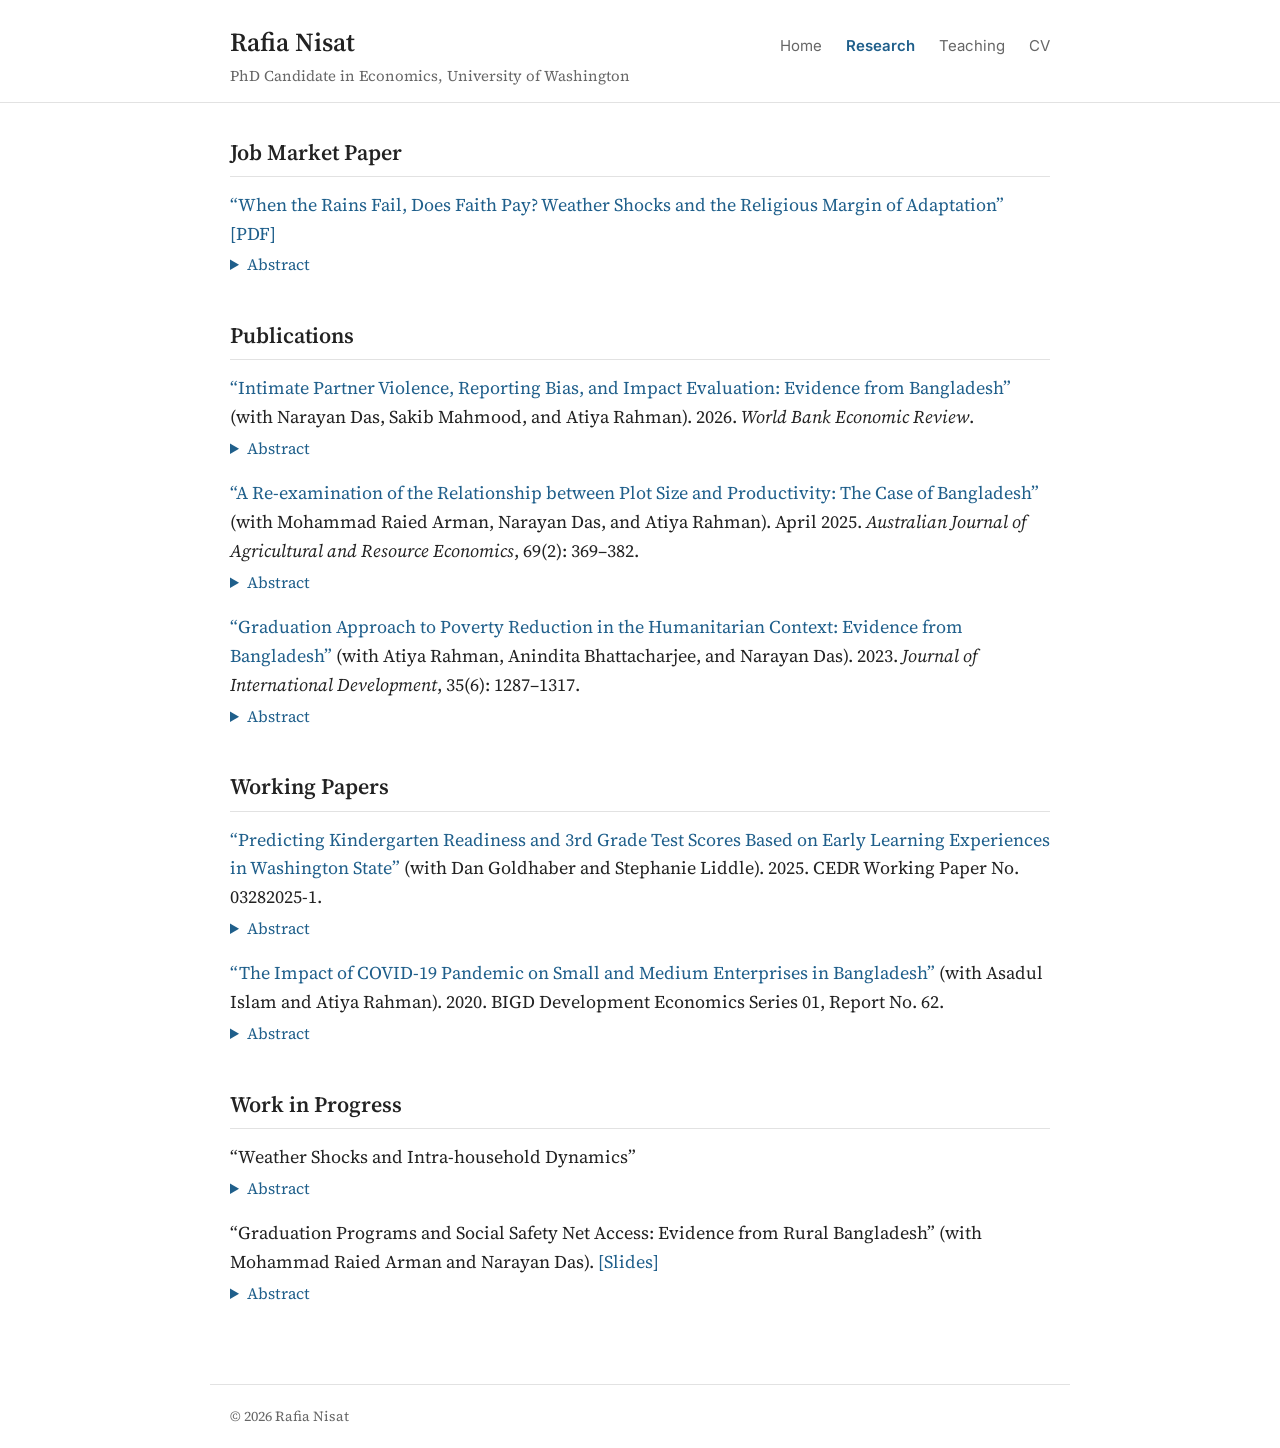
==== research.html @ 705f1f87 "Add files via upload Launch job market website" ====
<!doctype html>
<html lang="en">
<head>
<meta charset="utf-8">
<meta name="viewport" content="width=device-width, initial-scale=1">
<title>Research | Rafia Nisat</title>
<link href="https://fonts.googleapis.com/css2?family=Source+Serif+4:wght@400;600&family=Inter:wght@400;600&display=swap" rel="stylesheet">
<link rel="stylesheet" href="style.css">
</head>
<body>

<header>
  <div class="header-inner">
    <a class="site-name" href="index.html">Rafia Nisat
      <span class="tagline">PhD Candidate in Economics, University of Washington</span>
    </a>
    <nav>
      <a href="index.html">Home</a>
      <a class="current" href="research.html">Research</a>
      <a href="teaching.html">Teaching</a>
      <a href="cv.pdf">CV</a>
    </nav>
  </div>
</header>

<main>
  <h2 style="margin-top:0">Job Market Paper</h2>

  <div class="paper">
    <a href="jmp.pdf">“When the Rains Fail, Does Faith Pay? Weather Shocks and the Religious Margin of Adaptation”</a>
    <span class="links"><a href="jmp.pdf">[PDF]</a></span>
    <details><summary>Abstract</summary><p>In this paper, I test a model in which visible contributions to religious institutions insure households through reputation with village lenders rather than divine protection. Reputation is effective only when lenders are able to lend. Such contributions should therefore rise after droughts, which hit poor households while sparing their richer lenders, and fall after floods, which hit the whole village. I test these predictions using a three-wave panel from rural Bangladesh. Droughts raise poor households’ contributions to mosques and temples, while time spent on early-morning religious rituals does not rise, and past donors are more likely to receive informal loans. These findings are consistent with religious giving as a way to build reputation with lenders. Contrary to the model, floods have no detectable effect on contributions.</p></details>
  </div>

  <h2 id="publications">Publications</h2>

  <div class="paper">
    <a href="https://doi.org/10.1093/wber/lhag014">“Intimate Partner Violence, Reporting Bias, and Impact Evaluation: Evidence from Bangladesh”</a>
    (with Narayan Das, Sakib Mahmood, and Atiya Rahman). 2026. <em>World Bank Economic Review</em>.
    <details><summary>Abstract</summary><p>Survey responses might be biased by enumerator characteristics, which could in turn affect impact evaluation estimates. This study demonstrates this in the context of intimate partner violence (IPV) in Bangladesh, by cross-randomizing the gender of the enumerator eliciting responses, and experimentally varying the rollout of an established anti-poverty program. It finds that respondents significantly under-report (0.51 sd) cases of IPV to males compared to females. Furthermore, the intervention significantly reduces (0.20 sd) incidence of IPV. However, this impact is only discernible when surveyed through females. If only male enumerators are used, the impact of the program is masked due to response bias.</p></details>
  </div>

  <div class="paper">
    <a href="https://doi.org/10.1111/1467-8489.12613">“A Re-examination of the Relationship between Plot Size and Productivity: The Case of Bangladesh”</a>
    (with Mohammad Raied Arman, Narayan Das, and Atiya Rahman). April 2025. <em>Australian Journal of Agricultural and Resource Economics</em>, 69(2): 369–382.
    <details><summary>Abstract</summary><p>Recent evidence shows that the inverse relationship between plot size and productivity is driven by an edge effect or by the over‐reporting of production by farmers on smaller plots. In this paper, we re‐examine the relationship between plot size and productivity in the context of Bangladesh. We also examine whether the effect of plot size is different across rice and non‐rice crops. We use panel data at the household level and estimate a fixed effects model. Results show that the effect of plot size on productivity is positive but not statistically significant. Further results show that there is no statistically significant effect of plot size on productivity for both rice and non‐rice crops. Our findings suggest that land redistribution, even if it leads to smaller plots, will not decrease farm production.</p></details>
  </div>

  <div class="paper">
    <a href="https://doi.org/10.1002/jid.3728">“Graduation Approach to Poverty Reduction in the Humanitarian Context: Evidence from Bangladesh”</a>
    (with Atiya Rahman, Anindita Bhattacharjee, and Narayan Das). 2023. <em>Journal of International Development</em>, 35(6): 1287–1317.
    <details><summary>Abstract</summary><p>Increasing forcibly displaced populations worldwide are adversely affecting the poorest host communities' livelihoods. Livelihood programmes can reduce this tension by addressing host communities' skills and capital constraints. In this paper, we examine the effect of a customised version of BRAC's Ultra‐Poor Graduation (UPG) programme on the livelihoods of the host communities of Rohingya refugees. We find that the programme increases labour supply in self‐employment of working‐age men and women, household income, food expenditure and productive asset. Further, we find some weak evidence that the programme decreases the tension between hosts and Rohingya refugees.</p></details>
  </div>

  <h2 id="working-papers">Working Papers</h2>

  <div class="paper">
    <a href="https://4f730634-e809-4181-92d7-ed1dc705414a.filesusr.com/ugd/f5f176_e16fb42cae9540ec8fcdcd018af90124.pdf">“Predicting Kindergarten Readiness and 3rd Grade Test Scores Based on Early Learning Experiences in Washington State”</a>
    (with Dan Goldhaber and Stephanie Liddle). 2025. CEDR Working Paper No. 03282025-1.
    <details><summary>Abstract</summary><p>Do Washington state’s targeted, public preschool programs help socially vulnerable students succeed in elementary school? In this study, we explore this question by examining the state’s Early Childhood Education and Assistance Program (ECEAP) and the Early Support for Infants and Toddlers (ESIT) program. Using statewide censuses of kindergarteners across multiple cohorts, we find that compared to white students, non-Asian students were more likely to participate in ECEAP, while ESIT participants were more likely to be male. On outcomes, we find ECEAP participants demonstrated significantly better kindergarten readiness compared to non-participants, but these effects diminished by 3rd grade. By contrast, ESIT participants performed relatively worse in kindergarten, but children who entered ESIT with higher initial skill levels and made greater progress during the program were better prepared for kindergarten. Although somewhat encouraging, these results do not speak to the causal impact of the programs because of how children were selected for participation.</p></details>
  </div>

  <div class="paper">
    <a href="https://bigd.bracu.ac.bd/wp-content/uploads/2021/03/WP_Impact-of-COVID-19-Pandemic-on-Small-and-Medium-Enterprises-in-Bangladesh.pdf">“The Impact of COVID-19 Pandemic on Small and Medium Enterprises in Bangladesh”</a>
    (with Asadul Islam and Atiya Rahman). 2020. BIGD Development Economics Series 01, Report No. 62.
    <details><summary>Abstract</summary><p>Like other economic players, the novel pandemic severely hit small businesses—the larger source of growth and employment but also the most vulnerable sector—by disrupting national and international business networks, supply chains, and demand. To understand the evolving state of small enterprises during pre, par, and post-lockdown periods, BIGD in collaboration with Monash University, Australia conducted a survey on small enterprises, mostly light-engineering firms, and young workers across 18 districts in Bangladesh. The study finds that lockdown measures caused the majority of small enterprises to shut down, and during the early period of relaxing the lockdown, one-third of the enterprises were operating at limited capacity. Demand drop and the burden of fixed costs to run the businesses were the prominent reasons behind the drastic fall in profit. As a result, workers were losing jobs and the gender gap was widening, because female labour-intensive work (i.e. beauty parlour, tailoring) was affected harder. Other findings of concern include the emerging vulnerabilities for enterprises with lower endowments and poor access to government stimulus packages and other financial support. The study emphasises the importance of concrete targeting criteria and supports delivery platforms to assist more vulnerable enterprises. Finally, it highlights that the enterprises that received BRAC’s intensive training on occupational health and safety (OHS), along with business training and financial linkages, made double profits compared to their counterparts. However, the absolute amount of profit was substantially lower for both groups, compared to their pre-COVID profit, indicating the importance of scaling up such intensive training to create more resilient enterprises in such crises.</p></details>
  </div>

  <h2 id="work-in-progress">Work in Progress</h2>

  <div class="paper">
    “Weather Shocks and Intra-household Dynamics”
    <details><summary>Abstract</summary><p>In this paper, I study how households share the burden of weather shocks between men and women. Using a three-wave panel from rural Bangladesh, I find that extreme excess monsoon rainfall reduces women’s paid employment and earnings, while men’s employment and earnings do not change. Women become more likely to report household work as their main occupation. Women’s livestock is not destroyed, but households sell fewer women-owned animals, while men’s animals continue to be sold. These findings suggest that women absorb a disproportionate share of weather shocks to the household, through a double burden of lost income and unpaid work.</p></details>
  </div>

  <div class="paper">
    “Graduation Programs and Social Safety Net Access: Evidence from Rural Bangladesh” (with Mohammad Raied Arman and Narayan Das).
    <span class="links"><a href="tup-slides.pdf">[Slides]</a></span>
    <details><summary>Abstract</summary><p>How do graduation programs affect poor households’ access to government social safety nets? Using five waves of panel data from a randomized evaluation of BRAC’s Targeting the Ultra-Poor (TUP) program in rural Bangladesh, we find that TUP participation raises the probability of receiving safety-net benefits by 11.5 percentage points at the first major follow-up, an effect that persists in later waves. The gain comes at the extensive margin: the program brings previously excluded households into the government safety net for the first time. The mechanism does not appear to be informational, since about 80 percent of both treatment and control households already knew they were eligible. Instead, we explore a supply-side channel in which TUP integrates households into the community structures through which enrollment decisions are made. Our findings suggest that existing cost-benefit analyses of graduation programs undercount their social returns, and that coordinating graduation interventions with state safety nets could substantially improve targeting.</p></details>
  </div>
</main>

<footer>© 2026 Rafia Nisat</footer>
</body>
</html>
---- style.css ----
:root {
  --bg: #ffffff;
  --text: #222222;
  --muted: #666666;
  --accent: #1f5f8b;
  --rule: #e2e2e2;
  --box: #f6f8fa;
}
@media (prefers-color-scheme: dark) {
  :root {
    --bg: #16181b;
    --text: #e4e4e4;
    --muted: #a0a0a0;
    --accent: #7db8e0;
    --rule: #2c2f33;
    --box: #1e2125;
  }
}
* { box-sizing: border-box; }
body {
  margin: 0;
  background: var(--bg);
  color: var(--text);
  font-family: "Source Serif 4", Georgia, "Times New Roman", serif;
  font-size: 18px;
  line-height: 1.6;
}
a { color: var(--accent); text-decoration: none; }
a:hover { text-decoration: underline; }

/* Header and navigation */
header {
  border-bottom: 1px solid var(--rule);
}
.header-inner {
  max-width: 860px;
  margin: 0 auto;
  padding: 22px 20px 14px;
  display: flex;
  justify-content: space-between;
  align-items: baseline;
  flex-wrap: wrap;
  gap: 12px;
}
.site-name { font-size: 26px; font-weight: 600; color: var(--text); }
.site-name:hover { text-decoration: none; }
.tagline { display: block; font-size: 15px; color: var(--muted); font-weight: 400; }
nav { font-family: Inter, system-ui, sans-serif; font-size: 15px; }
nav a { margin-left: 20px; color: var(--muted); }
nav a:first-child { margin-left: 0; }
nav a.current { color: var(--accent); font-weight: 600; }

main { max-width: 860px; margin: 0 auto; padding: 32px 20px 60px; }

/* Homepage intro */
.intro { display: flex; gap: 32px; align-items: flex-start; }
.intro img { width: 260px; border-radius: 4px; flex-shrink: 0; }
.intro p:first-child { margin-top: 0; }
.market { font-weight: 600; }
.profile-links { font-family: Inter, system-ui, sans-serif; font-size: 15px; }
.profile-links a { margin-right: 16px; }

/* Section headings */
h2 {
  font-size: 22px;
  font-weight: 600;
  margin: 40px 0 14px;
  padding-bottom: 6px;
  border-bottom: 1px solid var(--rule);
}

/* Job market paper box */
.jmp {
  background: var(--box);
  border-left: 4px solid var(--accent);
  padding: 18px 22px;
  margin-top: 8px;
}
.jmp .label {
  font-family: Inter, system-ui, sans-serif;
  font-size: 13px;
  font-weight: 600;
  letter-spacing: .06em;
  text-transform: uppercase;
  color: var(--accent);
}
.jmp h3 { font-size: 21px; margin: 0 0 10px; line-height: 1.35; }
.jmp p { margin: 0 0 10px; }

/* Paper lists (Kerwin style) */
.paper { margin: 0 0 18px; }
.links a { white-space: nowrap; }
details { margin-top: 4px; }
summary { cursor: pointer; color: var(--accent); font-size: 16px; }
details p { margin: 6px 0 0; font-size: 16.5px; }

.refs { display: grid; grid-template-columns: repeat(auto-fit, minmax(220px, 1fr)); gap: 16px; }
.refs div { font-size: 16.5px; }

footer {
  max-width: 860px; margin: 0 auto; padding: 20px;
  border-top: 1px solid var(--rule);
  font-size: 14px; color: var(--muted);
}

@media (max-width: 620px) {
  body { font-size: 17px; }
  .intro { flex-direction: column; gap: 18px; }
  .intro img { width: 150px; }
  nav a { margin-left: 14px; }
}

/* Teaching page */
.sub { font-family: Inter, system-ui, sans-serif; font-size: 14px; font-weight: 600; color: var(--muted); text-transform: uppercase; letter-spacing: .05em; margin: 22px 0 8px; }
.course { margin: 0 0 14px; }
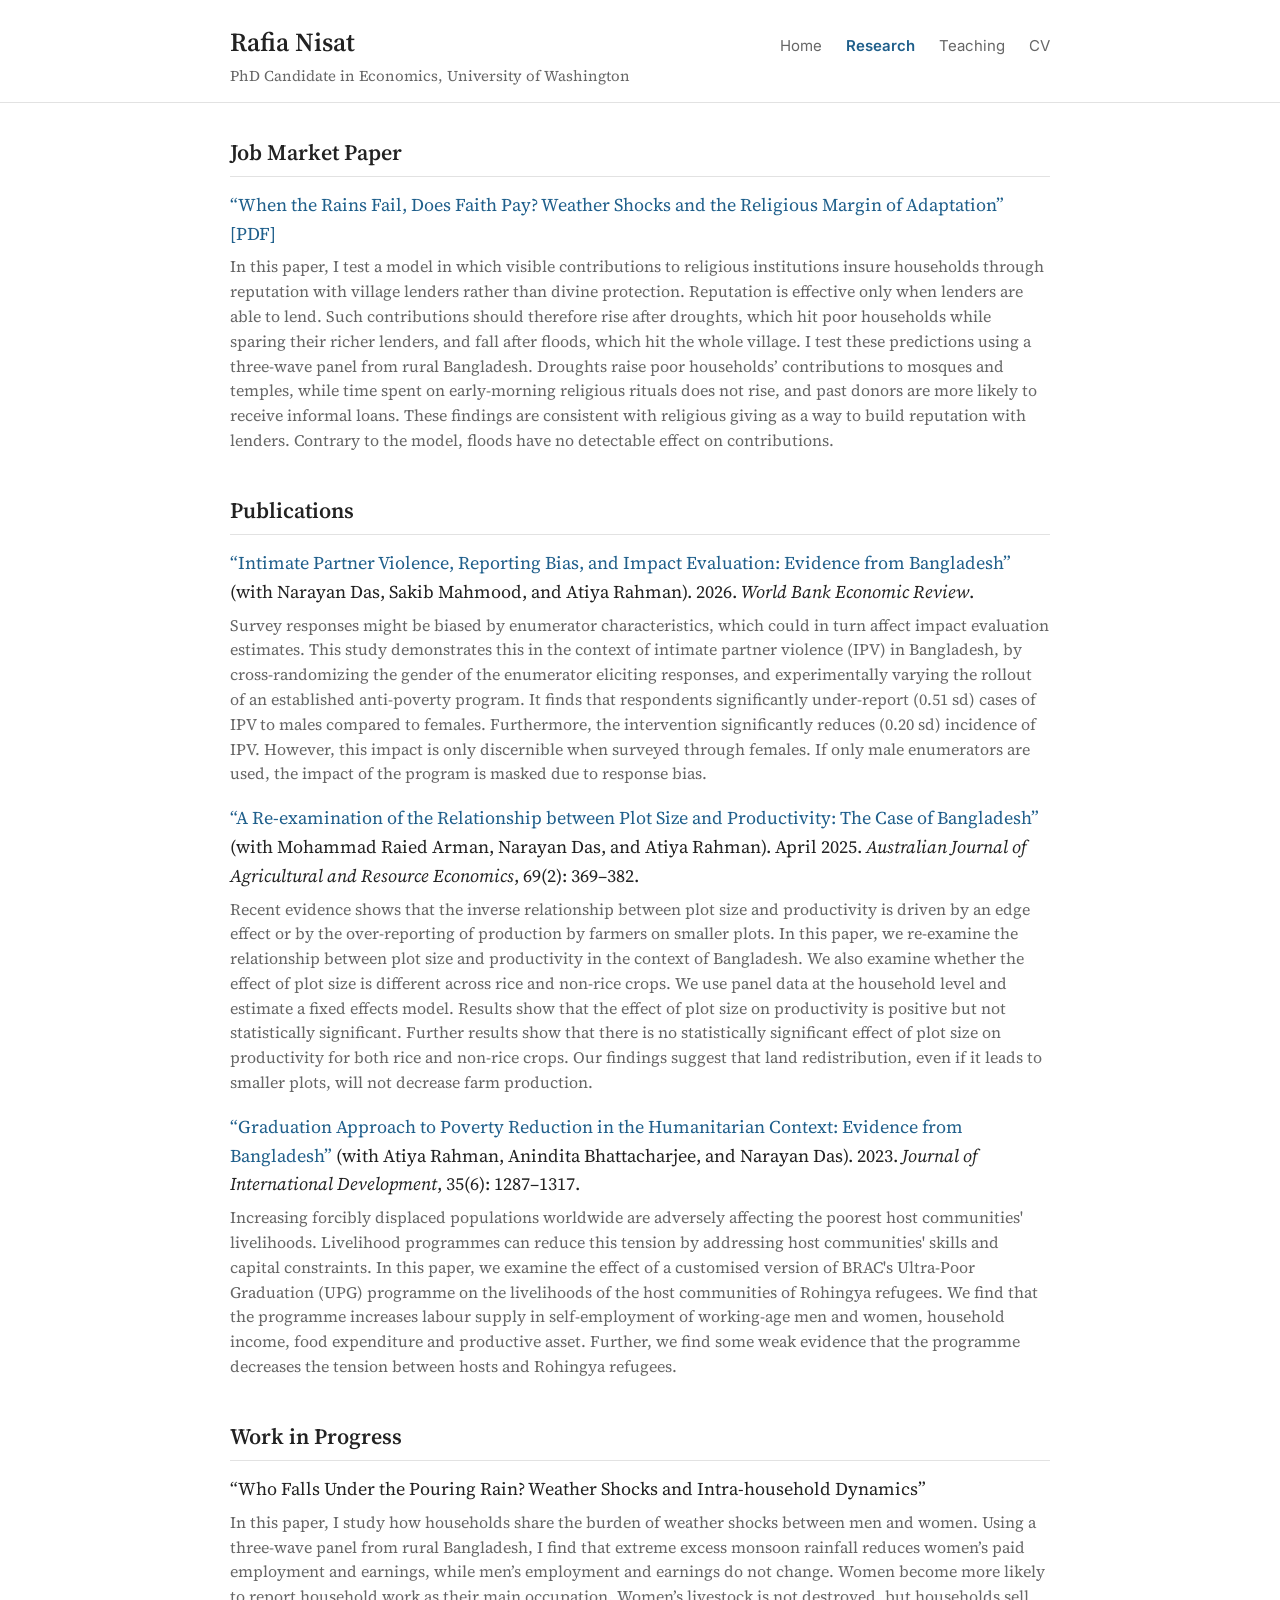
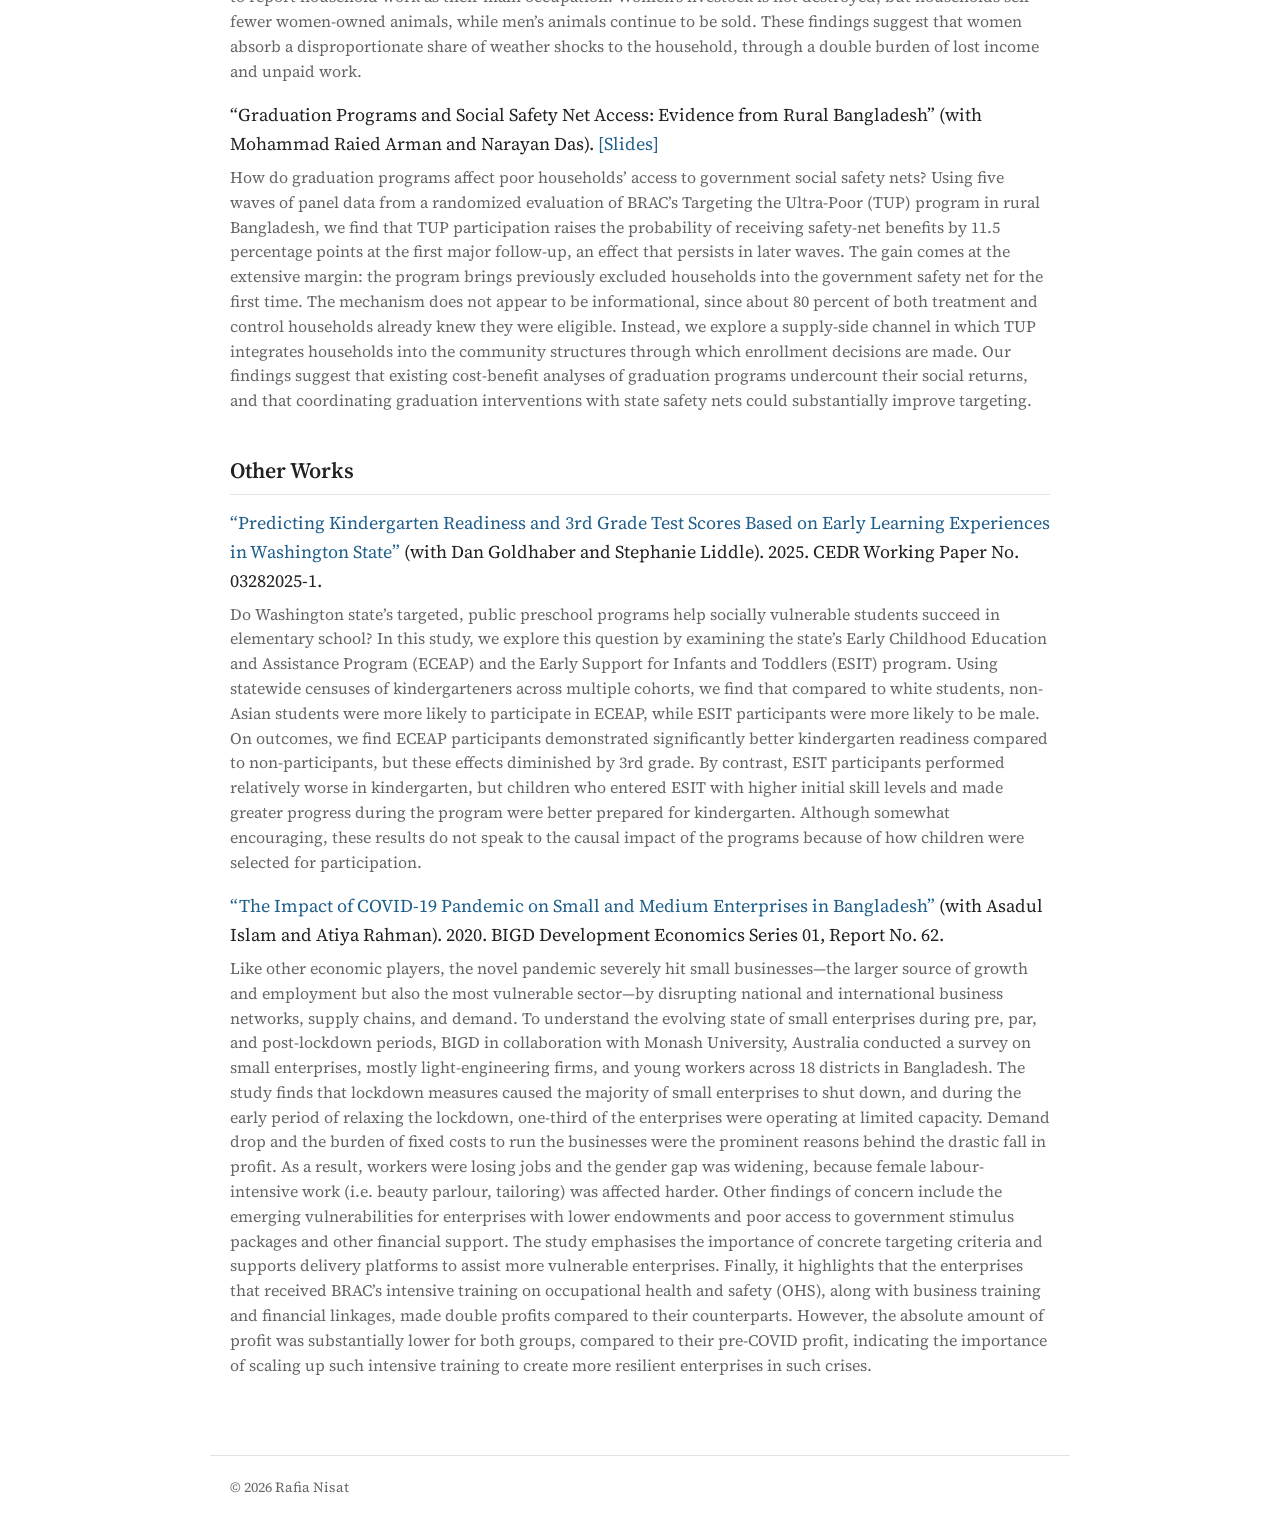
==== commit 1ffb7878: "Add files via upload" ====
--- a/research.html
+++ b/research.html
@@ -11,14 +11,14 @@
 
 <header>
   <div class="header-inner">
-    <a class="site-name" href="index.html">Rafia Nisat
+    <a class="site-name" href="/">Rafia Nisat
       <span class="tagline">PhD Candidate in Economics, University of Washington</span>
     </a>
     <nav>
-      <a href="index.html">Home</a>
+      <a href="/">Home</a>
       <a class="current" href="research.html">Research</a>
       <a href="teaching.html">Teaching</a>
-      <a href="cv.pdf">CV</a>
+      <a href="Nisat_CV.pdf">CV</a>
     </nav>
   </div>
 </header>
@@ -27,9 +27,9 @@
   <h2 style="margin-top:0">Job Market Paper</h2>
 
   <div class="paper">
-    <a href="jmp.pdf">“When the Rains Fail, Does Faith Pay? Weather Shocks and the Religious Margin of Adaptation”</a>
-    <span class="links"><a href="jmp.pdf">[PDF]</a></span>
-    <details><summary>Abstract</summary><p>In this paper, I test a model in which visible contributions to religious institutions insure households through reputation with village lenders rather than divine protection. Reputation is effective only when lenders are able to lend. Such contributions should therefore rise after droughts, which hit poor households while sparing their richer lenders, and fall after floods, which hit the whole village. I test these predictions using a three-wave panel from rural Bangladesh. Droughts raise poor households’ contributions to mosques and temples, while time spent on early-morning religious rituals does not rise, and past donors are more likely to receive informal loans. These findings are consistent with religious giving as a way to build reputation with lenders. Contrary to the model, floods have no detectable effect on contributions.</p></details>
+    <a href="Nisat_JMP_WeatherShocks_Religion.pdf">“When the Rains Fail, Does Faith Pay? Weather Shocks and the Religious Margin of Adaptation”</a>
+    <span class="links"><a href="Nisat_JMP_WeatherShocks_Religion.pdf">[PDF]</a></span>
+    <p class="abstract">In this paper, I test a model in which visible contributions to religious institutions insure households through reputation with village lenders rather than divine protection. Reputation is effective only when lenders are able to lend. Such contributions should therefore rise after droughts, which hit poor households while sparing their richer lenders, and fall after floods, which hit the whole village. I test these predictions using a three-wave panel from rural Bangladesh. Droughts raise poor households’ contributions to mosques and temples, while time spent on early-morning religious rituals does not rise, and past donors are more likely to receive informal loans. These findings are consistent with religious giving as a way to build reputation with lenders. Contrary to the model, floods have no detectable effect on contributions.</p>
   </div>
 
   <h2 id="publications">Publications</h2>
@@ -37,46 +37,46 @@
   <div class="paper">
     <a href="https://doi.org/10.1093/wber/lhag014">“Intimate Partner Violence, Reporting Bias, and Impact Evaluation: Evidence from Bangladesh”</a>
     (with Narayan Das, Sakib Mahmood, and Atiya Rahman). 2026. <em>World Bank Economic Review</em>.
-    <details><summary>Abstract</summary><p>Survey responses might be biased by enumerator characteristics, which could in turn affect impact evaluation estimates. This study demonstrates this in the context of intimate partner violence (IPV) in Bangladesh, by cross-randomizing the gender of the enumerator eliciting responses, and experimentally varying the rollout of an established anti-poverty program. It finds that respondents significantly under-report (0.51 sd) cases of IPV to males compared to females. Furthermore, the intervention significantly reduces (0.20 sd) incidence of IPV. However, this impact is only discernible when surveyed through females. If only male enumerators are used, the impact of the program is masked due to response bias.</p></details>
+    <p class="abstract">Survey responses might be biased by enumerator characteristics, which could in turn affect impact evaluation estimates. This study demonstrates this in the context of intimate partner violence (IPV) in Bangladesh, by cross-randomizing the gender of the enumerator eliciting responses, and experimentally varying the rollout of an established anti-poverty program. It finds that respondents significantly under-report (0.51 sd) cases of IPV to males compared to females. Furthermore, the intervention significantly reduces (0.20 sd) incidence of IPV. However, this impact is only discernible when surveyed through females. If only male enumerators are used, the impact of the program is masked due to response bias.</p>
   </div>
 
   <div class="paper">
     <a href="https://doi.org/10.1111/1467-8489.12613">“A Re-examination of the Relationship between Plot Size and Productivity: The Case of Bangladesh”</a>
     (with Mohammad Raied Arman, Narayan Das, and Atiya Rahman). April 2025. <em>Australian Journal of Agricultural and Resource Economics</em>, 69(2): 369–382.
-    <details><summary>Abstract</summary><p>Recent evidence shows that the inverse relationship between plot size and productivity is driven by an edge effect or by the over‐reporting of production by farmers on smaller plots. In this paper, we re‐examine the relationship between plot size and productivity in the context of Bangladesh. We also examine whether the effect of plot size is different across rice and non‐rice crops. We use panel data at the household level and estimate a fixed effects model. Results show that the effect of plot size on productivity is positive but not statistically significant. Further results show that there is no statistically significant effect of plot size on productivity for both rice and non‐rice crops. Our findings suggest that land redistribution, even if it leads to smaller plots, will not decrease farm production.</p></details>
+    <p class="abstract">Recent evidence shows that the inverse relationship between plot size and productivity is driven by an edge effect or by the over‐reporting of production by farmers on smaller plots. In this paper, we re‐examine the relationship between plot size and productivity in the context of Bangladesh. We also examine whether the effect of plot size is different across rice and non‐rice crops. We use panel data at the household level and estimate a fixed effects model. Results show that the effect of plot size on productivity is positive but not statistically significant. Further results show that there is no statistically significant effect of plot size on productivity for both rice and non‐rice crops. Our findings suggest that land redistribution, even if it leads to smaller plots, will not decrease farm production.</p>
   </div>
 
   <div class="paper">
     <a href="https://doi.org/10.1002/jid.3728">“Graduation Approach to Poverty Reduction in the Humanitarian Context: Evidence from Bangladesh”</a>
     (with Atiya Rahman, Anindita Bhattacharjee, and Narayan Das). 2023. <em>Journal of International Development</em>, 35(6): 1287–1317.
-    <details><summary>Abstract</summary><p>Increasing forcibly displaced populations worldwide are adversely affecting the poorest host communities' livelihoods. Livelihood programmes can reduce this tension by addressing host communities' skills and capital constraints. In this paper, we examine the effect of a customised version of BRAC's Ultra‐Poor Graduation (UPG) programme on the livelihoods of the host communities of Rohingya refugees. We find that the programme increases labour supply in self‐employment of working‐age men and women, household income, food expenditure and productive asset. Further, we find some weak evidence that the programme decreases the tension between hosts and Rohingya refugees.</p></details>
+    <p class="abstract">Increasing forcibly displaced populations worldwide are adversely affecting the poorest host communities' livelihoods. Livelihood programmes can reduce this tension by addressing host communities' skills and capital constraints. In this paper, we examine the effect of a customised version of BRAC's Ultra‐Poor Graduation (UPG) programme on the livelihoods of the host communities of Rohingya refugees. We find that the programme increases labour supply in self‐employment of working‐age men and women, household income, food expenditure and productive asset. Further, we find some weak evidence that the programme decreases the tension between hosts and Rohingya refugees.</p>
   </div>
 
-  <h2 id="working-papers">Working Papers</h2>
+  <h2 id="work-in-progress">Work in Progress</h2>
+
+  <div class="paper">
+    “Who Falls Under the Pouring Rain? Weather Shocks and Intra-household Dynamics”
+    <p class="abstract">In this paper, I study how households share the burden of weather shocks between men and women. Using a three-wave panel from rural Bangladesh, I find that extreme excess monsoon rainfall reduces women’s paid employment and earnings, while men’s employment and earnings do not change. Women become more likely to report household work as their main occupation. Women’s livestock is not destroyed, but households sell fewer women-owned animals, while men’s animals continue to be sold. These findings suggest that women absorb a disproportionate share of weather shocks to the household, through a double burden of lost income and unpaid work.</p>
+  </div>
+
+  <div class="paper">
+    “Graduation Programs and Social Safety Net Access: Evidence from Rural Bangladesh” (with Mohammad Raied Arman and Narayan Das).
+    <span class="links"><a href="Arman_Das_Nisat_TUP_SafetyNets.pdf">[Slides]</a></span>
+    <p class="abstract">How do graduation programs affect poor households’ access to government social safety nets? Using five waves of panel data from a randomized evaluation of BRAC’s Targeting the Ultra-Poor (TUP) program in rural Bangladesh, we find that TUP participation raises the probability of receiving safety-net benefits by 11.5 percentage points at the first major follow-up, an effect that persists in later waves. The gain comes at the extensive margin: the program brings previously excluded households into the government safety net for the first time. The mechanism does not appear to be informational, since about 80 percent of both treatment and control households already knew they were eligible. Instead, we explore a supply-side channel in which TUP integrates households into the community structures through which enrollment decisions are made. Our findings suggest that existing cost-benefit analyses of graduation programs undercount their social returns, and that coordinating graduation interventions with state safety nets could substantially improve targeting.</p>
+  </div>
+
+  <h2 id="other-works">Other Works</h2>
 
   <div class="paper">
     <a href="https://4f730634-e809-4181-92d7-ed1dc705414a.filesusr.com/ugd/f5f176_e16fb42cae9540ec8fcdcd018af90124.pdf">“Predicting Kindergarten Readiness and 3rd Grade Test Scores Based on Early Learning Experiences in Washington State”</a>
     (with Dan Goldhaber and Stephanie Liddle). 2025. CEDR Working Paper No. 03282025-1.
-    <details><summary>Abstract</summary><p>Do Washington state’s targeted, public preschool programs help socially vulnerable students succeed in elementary school? In this study, we explore this question by examining the state’s Early Childhood Education and Assistance Program (ECEAP) and the Early Support for Infants and Toddlers (ESIT) program. Using statewide censuses of kindergarteners across multiple cohorts, we find that compared to white students, non-Asian students were more likely to participate in ECEAP, while ESIT participants were more likely to be male. On outcomes, we find ECEAP participants demonstrated significantly better kindergarten readiness compared to non-participants, but these effects diminished by 3rd grade. By contrast, ESIT participants performed relatively worse in kindergarten, but children who entered ESIT with higher initial skill levels and made greater progress during the program were better prepared for kindergarten. Although somewhat encouraging, these results do not speak to the causal impact of the programs because of how children were selected for participation.</p></details>
+    <p class="abstract">Do Washington state’s targeted, public preschool programs help socially vulnerable students succeed in elementary school? In this study, we explore this question by examining the state’s Early Childhood Education and Assistance Program (ECEAP) and the Early Support for Infants and Toddlers (ESIT) program. Using statewide censuses of kindergarteners across multiple cohorts, we find that compared to white students, non-Asian students were more likely to participate in ECEAP, while ESIT participants were more likely to be male. On outcomes, we find ECEAP participants demonstrated significantly better kindergarten readiness compared to non-participants, but these effects diminished by 3rd grade. By contrast, ESIT participants performed relatively worse in kindergarten, but children who entered ESIT with higher initial skill levels and made greater progress during the program were better prepared for kindergarten. Although somewhat encouraging, these results do not speak to the causal impact of the programs because of how children were selected for participation.</p>
   </div>
 
   <div class="paper">
     <a href="https://bigd.bracu.ac.bd/wp-content/uploads/2021/03/WP_Impact-of-COVID-19-Pandemic-on-Small-and-Medium-Enterprises-in-Bangladesh.pdf">“The Impact of COVID-19 Pandemic on Small and Medium Enterprises in Bangladesh”</a>
     (with Asadul Islam and Atiya Rahman). 2020. BIGD Development Economics Series 01, Report No. 62.
-    <details><summary>Abstract</summary><p>Like other economic players, the novel pandemic severely hit small businesses—the larger source of growth and employment but also the most vulnerable sector—by disrupting national and international business networks, supply chains, and demand. To understand the evolving state of small enterprises during pre, par, and post-lockdown periods, BIGD in collaboration with Monash University, Australia conducted a survey on small enterprises, mostly light-engineering firms, and young workers across 18 districts in Bangladesh. The study finds that lockdown measures caused the majority of small enterprises to shut down, and during the early period of relaxing the lockdown, one-third of the enterprises were operating at limited capacity. Demand drop and the burden of fixed costs to run the businesses were the prominent reasons behind the drastic fall in profit. As a result, workers were losing jobs and the gender gap was widening, because female labour-intensive work (i.e. beauty parlour, tailoring) was affected harder. Other findings of concern include the emerging vulnerabilities for enterprises with lower endowments and poor access to government stimulus packages and other financial support. The study emphasises the importance of concrete targeting criteria and supports delivery platforms to assist more vulnerable enterprises. Finally, it highlights that the enterprises that received BRAC’s intensive training on occupational health and safety (OHS), along with business training and financial linkages, made double profits compared to their counterparts. However, the absolute amount of profit was substantially lower for both groups, compared to their pre-COVID profit, indicating the importance of scaling up such intensive training to create more resilient enterprises in such crises.</p></details>
-  </div>
-
-  <h2 id="work-in-progress">Work in Progress</h2>
-
-  <div class="paper">
-    “Weather Shocks and Intra-household Dynamics”
-    <details><summary>Abstract</summary><p>In this paper, I study how households share the burden of weather shocks between men and women. Using a three-wave panel from rural Bangladesh, I find that extreme excess monsoon rainfall reduces women’s paid employment and earnings, while men’s employment and earnings do not change. Women become more likely to report household work as their main occupation. Women’s livestock is not destroyed, but households sell fewer women-owned animals, while men’s animals continue to be sold. These findings suggest that women absorb a disproportionate share of weather shocks to the household, through a double burden of lost income and unpaid work.</p></details>
-  </div>
-
-  <div class="paper">
-    “Graduation Programs and Social Safety Net Access: Evidence from Rural Bangladesh” (with Mohammad Raied Arman and Narayan Das).
-    <span class="links"><a href="tup-slides.pdf">[Slides]</a></span>
-    <details><summary>Abstract</summary><p>How do graduation programs affect poor households’ access to government social safety nets? Using five waves of panel data from a randomized evaluation of BRAC’s Targeting the Ultra-Poor (TUP) program in rural Bangladesh, we find that TUP participation raises the probability of receiving safety-net benefits by 11.5 percentage points at the first major follow-up, an effect that persists in later waves. The gain comes at the extensive margin: the program brings previously excluded households into the government safety net for the first time. The mechanism does not appear to be informational, since about 80 percent of both treatment and control households already knew they were eligible. Instead, we explore a supply-side channel in which TUP integrates households into the community structures through which enrollment decisions are made. Our findings suggest that existing cost-benefit analyses of graduation programs undercount their social returns, and that coordinating graduation interventions with state safety nets could substantially improve targeting.</p></details>
+    <p class="abstract">Like other economic players, the novel pandemic severely hit small businesses—the larger source of growth and employment but also the most vulnerable sector—by disrupting national and international business networks, supply chains, and demand. To understand the evolving state of small enterprises during pre, par, and post-lockdown periods, BIGD in collaboration with Monash University, Australia conducted a survey on small enterprises, mostly light-engineering firms, and young workers across 18 districts in Bangladesh. The study finds that lockdown measures caused the majority of small enterprises to shut down, and during the early period of relaxing the lockdown, one-third of the enterprises were operating at limited capacity. Demand drop and the burden of fixed costs to run the businesses were the prominent reasons behind the drastic fall in profit. As a result, workers were losing jobs and the gender gap was widening, because female labour-intensive work (i.e. beauty parlour, tailoring) was affected harder. Other findings of concern include the emerging vulnerabilities for enterprises with lower endowments and poor access to government stimulus packages and other financial support. The study emphasises the importance of concrete targeting criteria and supports delivery platforms to assist more vulnerable enterprises. Finally, it highlights that the enterprises that received BRAC’s intensive training on occupational health and safety (OHS), along with business training and financial linkages, made double profits compared to their counterparts. However, the absolute amount of profit was substantially lower for both groups, compared to their pre-COVID profit, indicating the importance of scaling up such intensive training to create more resilient enterprises in such crises.</p>
   </div>
 </main>
 
--- a/style.css
+++ b/style.css
@@ -94,7 +94,8 @@
 summary { cursor: pointer; color: var(--accent); font-size: 16px; }
 details p { margin: 6px 0 0; font-size: 16.5px; }
 
-.refs { display: grid; grid-template-columns: repeat(auto-fit, minmax(220px, 1fr)); gap: 16px; }
+.refs { display: grid; grid-template-columns: repeat(2, 1fr); gap: 20px 24px; }
+@media (max-width: 620px) { .refs { grid-template-columns: 1fr; } }
 .refs div { font-size: 16.5px; }
 
 footer {
@@ -113,3 +114,13 @@
 /* Teaching page */
 .sub { font-family: Inter, system-ui, sans-serif; font-size: 14px; font-weight: 600; color: var(--muted); text-transform: uppercase; letter-spacing: .05em; margin: 22px 0 8px; }
 .course { margin: 0 0 14px; }
+
+/* Abstracts shown as text on the Research page */
+.abstract { margin: 6px 0 0; font-size: 16px; color: var(--muted); line-height: 1.55; }
+
+/* Photo column with links stacked underneath */
+.intro-side { flex-shrink: 0; width: 260px; }
+.intro-side img { width: 100%; display: block; }
+.side-links { font-family: Inter, system-ui, sans-serif; font-size: 15px; margin: 14px 0 0; padding: 0; list-style: none; }
+.side-links li { margin: 0 0 6px; }
+@media (max-width: 620px) { .intro-side { width: 150px; } }
